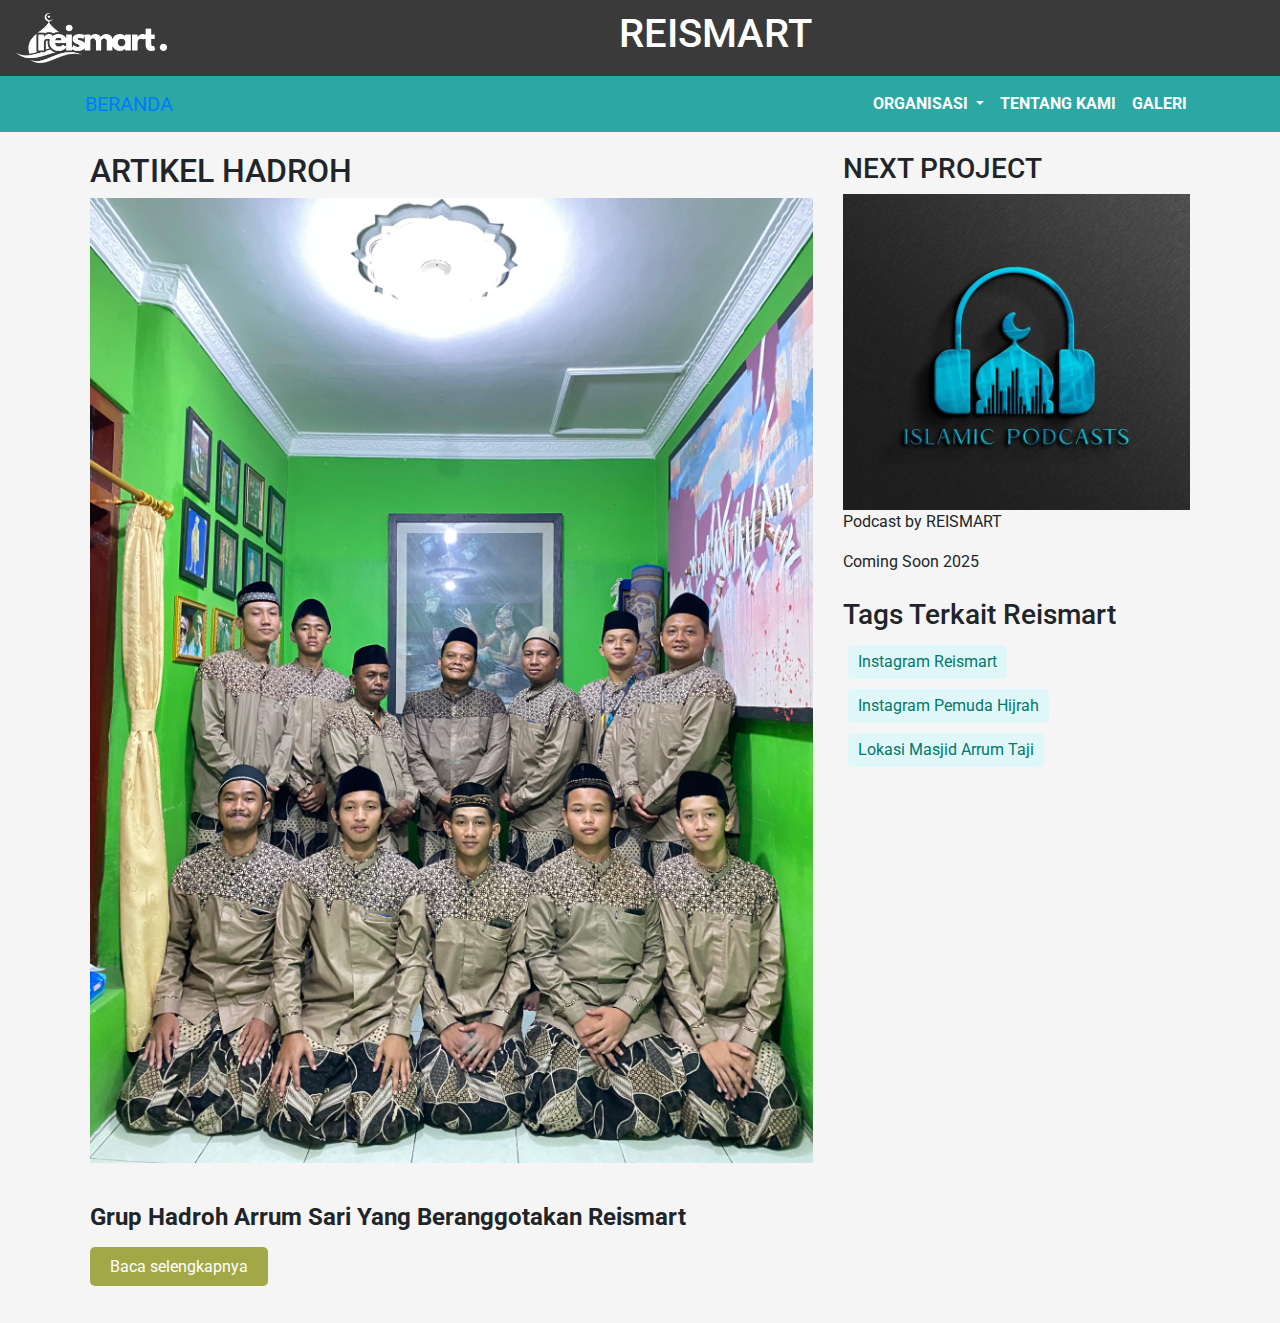
==== index.html @ 5b366eb5 "Add files via upload" ====
<html>
<head>
    <title>Remaja Masjid</title>
    <meta name="viewport" content="width=device-width, initial-scale=1.0">
    <link href="https://cdnjs.cloudflare.com/ajax/libs/font-awesome/5.15.3/css/all.min.css" rel="stylesheet">
    <link href="https://fonts.googleapis.com/css2?family=Roboto:wght@400;700&display=swap" rel="stylesheet">
    <link href="https://stackpath.bootstrapcdn.com/bootstrap/4.5.2/css/bootstrap.min.css" rel="stylesheet">
    <link rel="stylesheet" href="styles.css">
</head>
<body>
    <div class="header d-flex justify-content-between align-items-center">
        <div class="logo ml-3">
            <img src="./gambar/logo reismart.png" alt="Logo Remaja Masjid">
        </div>
        <h1>REISMART</h1>
        <div class="social-icons mr-3">
        </div>
    </div>
    <nav class="navbar navbar-expand-lg">
        <div class="container">
            <a class="navbar-brand" href="./index.html">BERANDA</a>
            <button class="navbar-toggler" type="button" data-toggle="collapse" data-target="#navbarNav">
                <span class="navbar-toggler-icon"></span>
                <span class="menu-text ml-2">Menu</span>
            </button>            
            <div class="collapse navbar-collapse" id="navbarNav">
                <ul class="navbar-nav ml-auto">
                    <li class="nav-item dropdown">
                        <a class="nav-link dropdown-toggle" href="#" id="navbarDropdown" role="button" data-toggle="dropdown" aria-haspopup="true" aria-expanded="false">
                            ORGANISASI
                        </a>
                        <div class="dropdown-menu" aria-labelledby="navbarDropdown">
                            <a class="dropdown-item" href="./visi misi.html">Visi Misi</a>
                            <a class="dropdown-item" href="./struktur organisasi.html">Struktur Organisasi</a>
                        </div>
                    </li>
                    <li class="nav-item">
                        <a class="nav-link" href="./tentang.html">TENTANG KAMI</a>
                    </li>
                    <li class="nav-item">
                        <a class="nav-link" href="./galery.html">GALERI</a>
                    </li>
                </ul>
            </div>
        </div>
    </nav>
    <div class="main-content container">
        <div class="row">
            <div class="col-lg-8 col-md-12 mb-4">
                <h2>ARTIKEL HADROH</h2>
                <img src="./gambar/Posting terbaru.jpg" alt="Group of people posing for a photo" class="img-fluid mb-3">
                <div class="post-title">Grup Hadroh Arrum Sari Yang Beranggotakan Reismart</div>
                <a href="./lanjut baca.html" class="post-button">Baca selengkapnya</a>
            </div>
            <div class="col-lg-4 col-md-12">
                <div class="podcast mb-4">
                    <h3>NEXT PROJECT</h3>
                    <img src="./gambar/Logo podcast.jpg" alt="Podcast cover image" class="img-fluid">
                    <p>Podcast by REISMART</p>
                    <p>Coming Soon 2025</p>
                </div>
                <div class="tags">
                    <h3>Tags Terkait Reismart</h3>
                    <a href="https://www.instagram.com/reismart_/" class="tag">Instagram Reismart</a>
                    <a href="https://www.instagram.com/pemudatajihijrah/" class="tag">Instagram Pemuda Hijrah</a>
                    <a href="https://www.google.com/maps/place/Masjid+Ar+-Ruum/@-7.7552946,110.5098765,149m/data=!3m1!1e3!4m6!3m5!1s0x2e7a5ad08247f371:0x7ebe707aa4e89dd2!8m2!3d-7.7550131!4d110.5097694!16s%2Fg%2F11c708nm05?entry=ttu&g_ep=EgoyMDI0MTExMC4wIKXMDSoASAFQAw%3D%3D" class="tag">Lokasi Masjid Arrum Taji</a>
                </div>
            </div>
        </div>
    </div>
<script src="https://code.jquery.com/jquery-3.5.1.min.js"></script>
<script src="https://cdn.jsdelivr.net/npm/@popperjs/core@2.5.4/dist/umd/popper.min.js"></script>
<script src="https://stackpath.bootstrapcdn.com/bootstrap/4.5.2/js/bootstrap.min.js"></script>
</html>
---- styles.css ----
body {
    font-family: 'Roboto', sans-serif;
    background-color: #f5f5f5;
}
.header {
    background-color: #3a3a3a;
    color: white;
    padding: 10px 0;
}
.header .logo img {
    height: 50px;
}
.header .social-icons i {
    margin: 0 5px;
}
.navbar {
    background-color: #2ca8a4;
}
.navbar-nav .nav-link {
    color: white !important;
    font-weight: bold;
}
.dropdown-menu a {
    color: black !important;
}
.main-content {
    padding: 20px;
}
.post-title {
    font-size: 24px;
    font-weight: bold;
    margin: 20px 0;
}
.post-button {
    background-color: #a3a847;
    color: white;
    padding: 10px 20px;
    text-decoration: none;
    border-radius: 5px;
}
.tags .tag {
    display: inline-block;
    background-color: #e0f7fa;
    color: #00796b;
    padding: 5px 10px;
    margin: 5px;
    border-radius: 5px;
    text-decoration: none;
}
.navbar-toggler {
    border-color: #fff;
}

.navbar-toggler-icon {
    background-color: #ffd700; 
    border-radius: 5px;
    padding: 5px;
}

.menu-text {
    color: #000; 
    font-weight: bold;
    font-size: 16px;
}
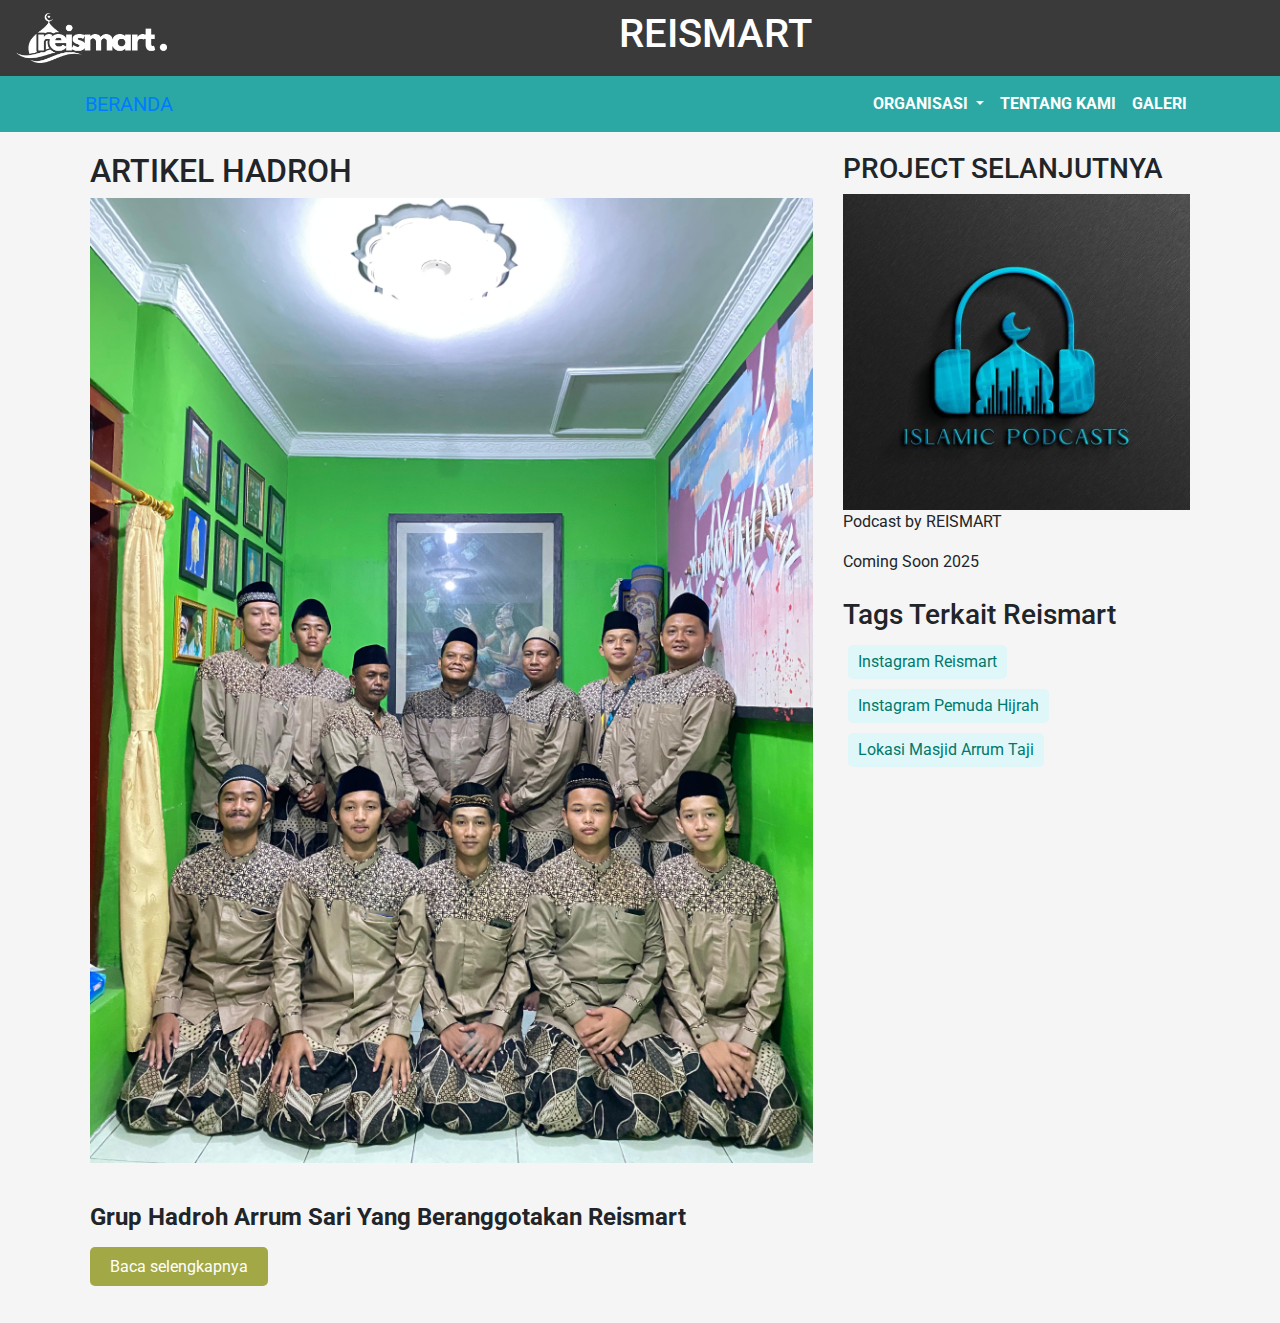
==== commit 78ad8556: "Update index.html" ====
--- a/index.html
+++ b/index.html
@@ -54,7 +54,7 @@
             </div>
             <div class="col-lg-4 col-md-12">
                 <div class="podcast mb-4">
-                    <h3>NEXT PROJECT</h3>
+                    <h3>PROJECT SELANJUTNYA</h3>
                     <img src="./gambar/Logo podcast.jpg" alt="Podcast cover image" class="img-fluid">
                     <p>Podcast by REISMART</p>
                     <p>Coming Soon 2025</p>
@@ -71,4 +71,4 @@
 <script src="https://code.jquery.com/jquery-3.5.1.min.js"></script>
 <script src="https://cdn.jsdelivr.net/npm/@popperjs/core@2.5.4/dist/umd/popper.min.js"></script>
 <script src="https://stackpath.bootstrapcdn.com/bootstrap/4.5.2/js/bootstrap.min.js"></script>
-</html>+</html>
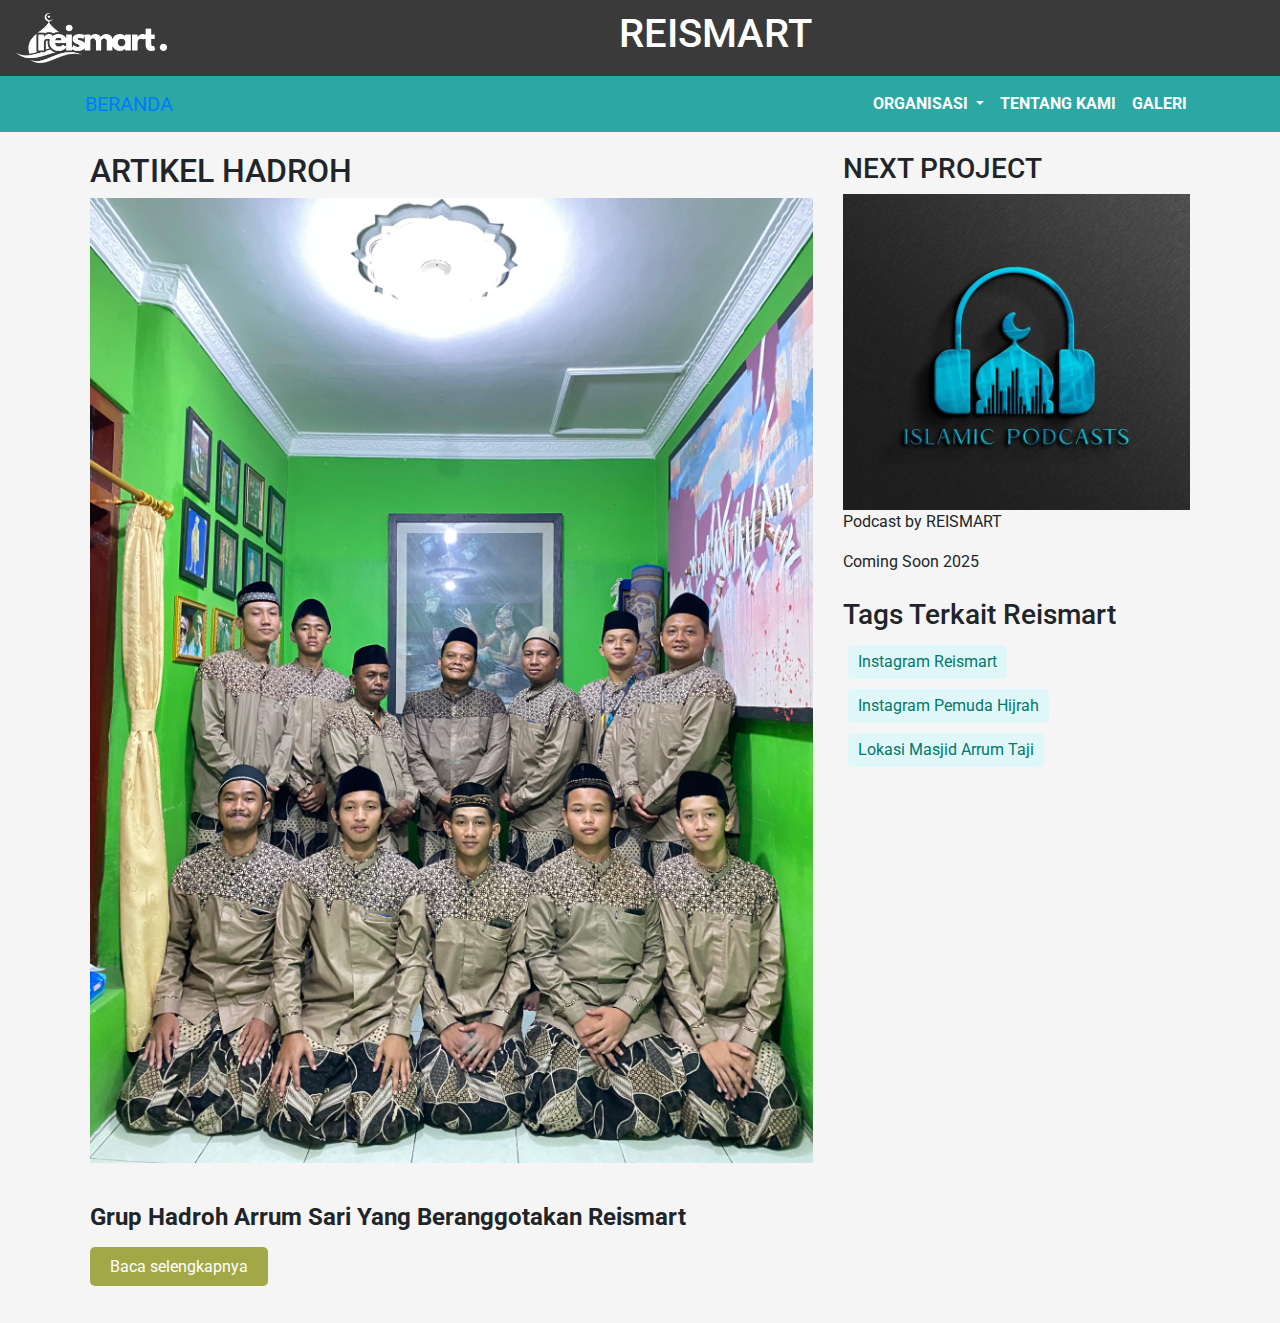
==== commit d4d78d85: "Update index.html" ====
--- a/index.html
+++ b/index.html
@@ -54,7 +54,7 @@
             </div>
             <div class="col-lg-4 col-md-12">
                 <div class="podcast mb-4">
-                    <h3>PROJECT SELANJUTNYA</h3>
+                    <h3>NEXT PROJECT</h3>
                     <img src="./gambar/Logo podcast.jpg" alt="Podcast cover image" class="img-fluid">
                     <p>Podcast by REISMART</p>
                     <p>Coming Soon 2025</p>
